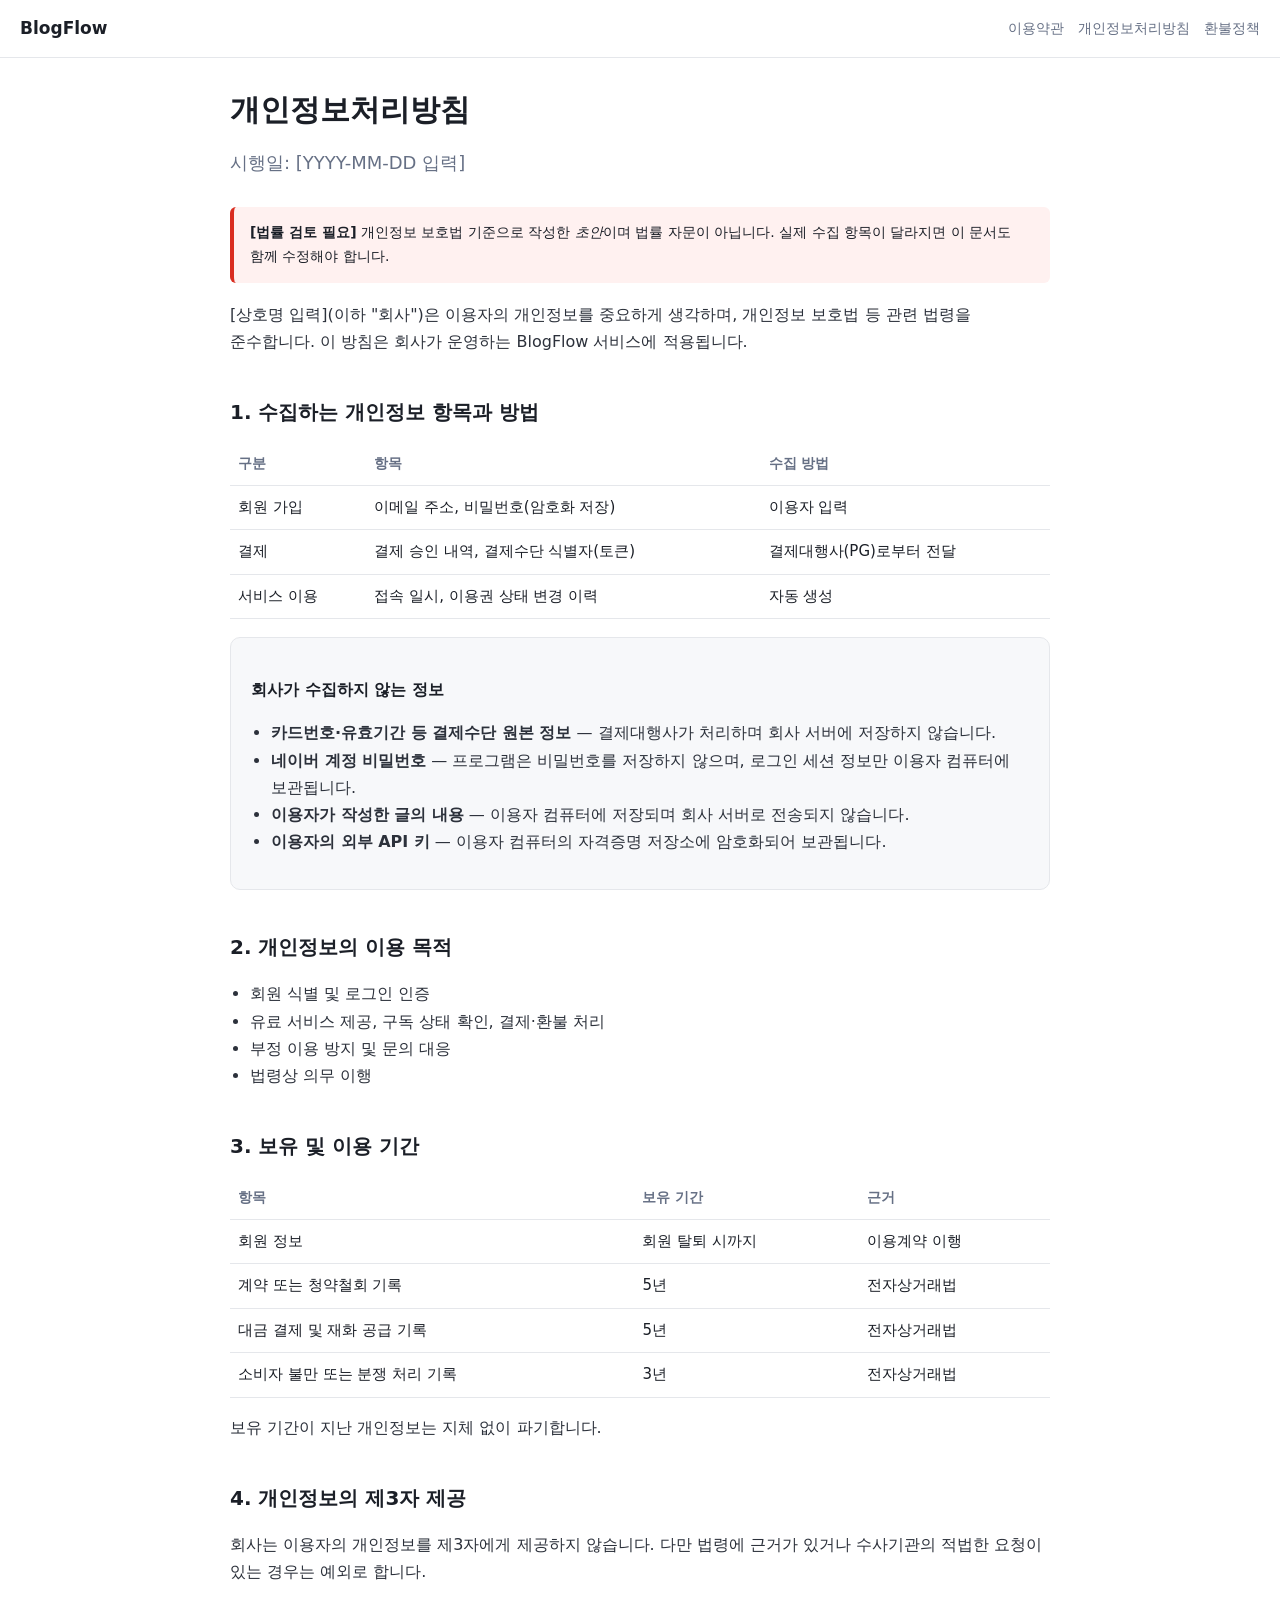
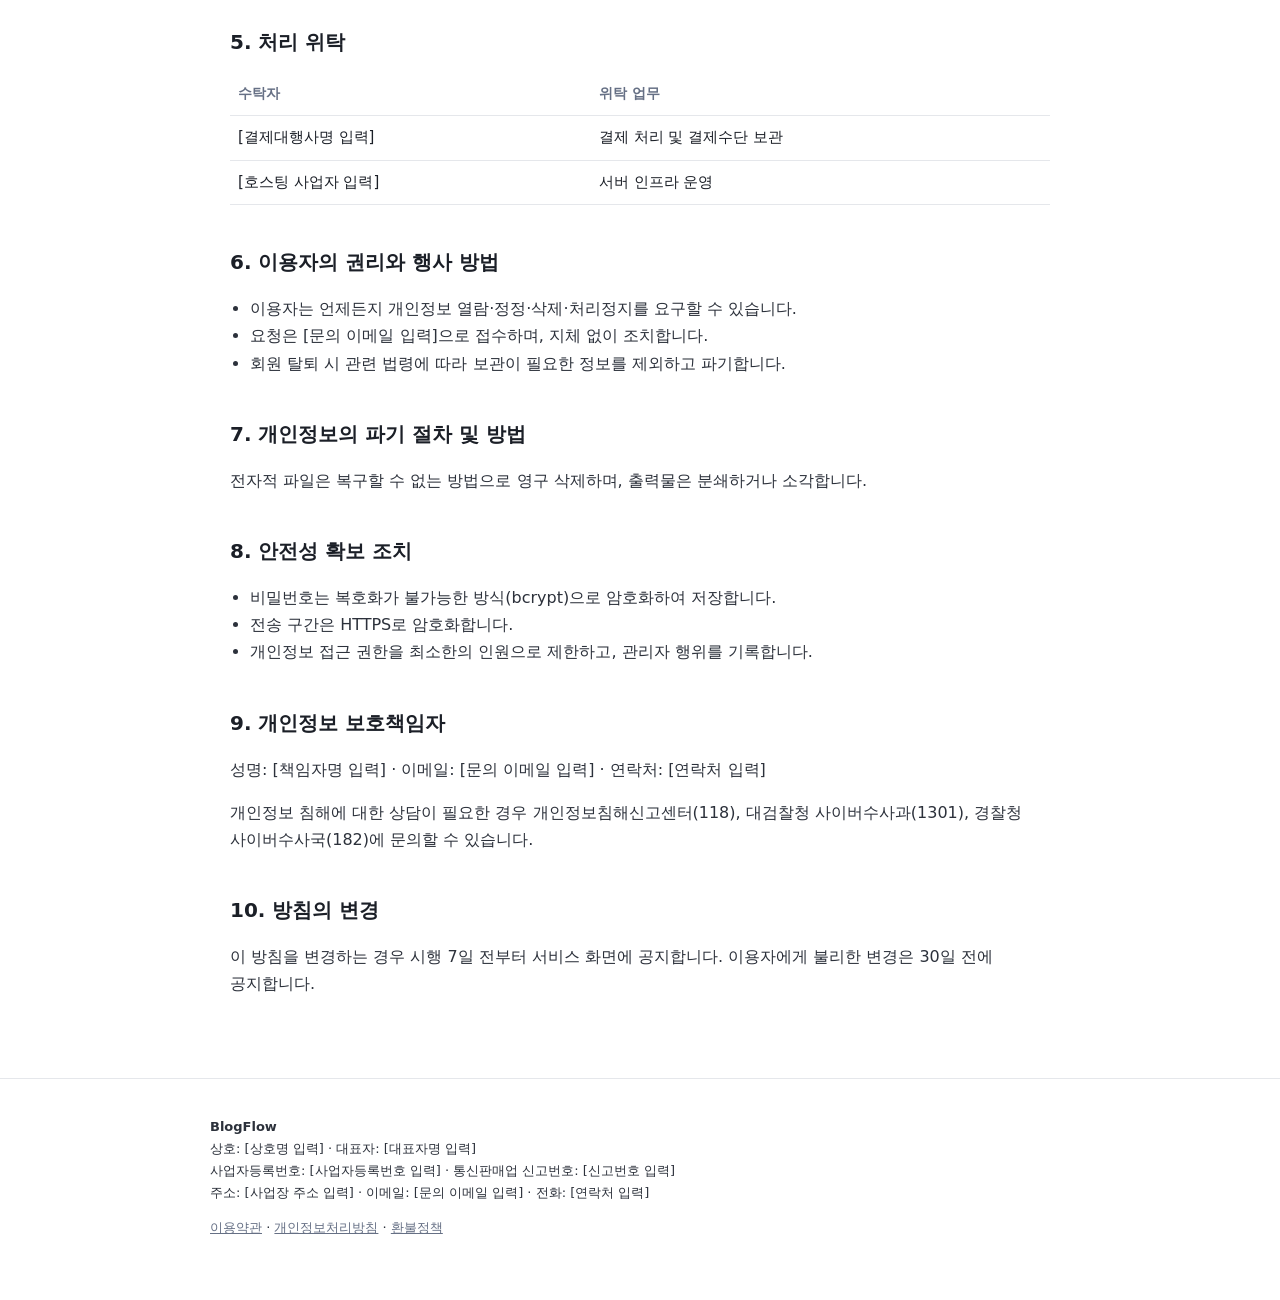
==== privacy.html @ 4e89c995 "feat: 판매 페이지와 법적 문서 3종 추가 PG 심사에 필요한 페이지를 갖춘다. 기존 index.html은 제목 한 줄뿐이라 심사에서 확인하는 항목(판매 상품·가격·약관·환불정" ====
﻿<!doctype html>
<html lang="ko">
<head>
<meta charset="utf-8" />
<meta name="viewport" content="width=device-width, initial-scale=1" />
<title>개인정보처리방침 — BlogFlow</title>
<link rel="stylesheet" href="/site.css" />
</head>
<body>
<header class="site">
  <span class="brand"><a href="/" style="color:inherit;text-decoration:none">BlogFlow</a></span>
  <nav>
    <a href="/terms">이용약관</a>
    <a href="/privacy">개인정보처리방침</a>
    <a href="/refund">환불정책</a>
  </nav>
</header>

<main>
  <h1>개인정보처리방침</h1>
  <p class="lead">시행일: [YYYY-MM-DD 입력]</p>

  <div class="todo">
    <strong>[법률 검토 필요]</strong> 개인정보 보호법 기준으로 작성한 <em>초안</em>이며 법률
    자문이 아닙니다. 실제 수집 항목이 달라지면 이 문서도 함께 수정해야 합니다.
  </div>

  <p>
    [상호명 입력](이하 "회사")은 이용자의 개인정보를 중요하게 생각하며, 개인정보 보호법 등
    관련 법령을 준수합니다. 이 방침은 회사가 운영하는 BlogFlow 서비스에 적용됩니다.
  </p>

  <h2>1. 수집하는 개인정보 항목과 방법</h2>
  <table>
    <thead><tr><th>구분</th><th>항목</th><th>수집 방법</th></tr></thead>
    <tbody>
      <tr><td>회원 가입</td><td>이메일 주소, 비밀번호(암호화 저장)</td><td>이용자 입력</td></tr>
      <tr><td>결제</td><td>결제 승인 내역, 결제수단 식별자(토큰)</td><td>결제대행사(PG)로부터 전달</td></tr>
      <tr><td>서비스 이용</td><td>접속 일시, 이용권 상태 변경 이력</td><td>자동 생성</td></tr>
    </tbody>
  </table>

  <div class="panel">
    <h3>회사가 수집하지 않는 정보</h3>
    <ul>
      <li><strong>카드번호·유효기간 등 결제수단 원본 정보</strong> — 결제대행사가 처리하며 회사 서버에 저장하지 않습니다.</li>
      <li><strong>네이버 계정 비밀번호</strong> — 프로그램은 비밀번호를 저장하지 않으며, 로그인 세션 정보만 이용자 컴퓨터에 보관됩니다.</li>
      <li><strong>이용자가 작성한 글의 내용</strong> — 이용자 컴퓨터에 저장되며 회사 서버로 전송되지 않습니다.</li>
      <li><strong>이용자의 외부 API 키</strong> — 이용자 컴퓨터의 자격증명 저장소에 암호화되어 보관됩니다.</li>
    </ul>
  </div>

  <h2>2. 개인정보의 이용 목적</h2>
  <ul>
    <li>회원 식별 및 로그인 인증</li>
    <li>유료 서비스 제공, 구독 상태 확인, 결제·환불 처리</li>
    <li>부정 이용 방지 및 문의 대응</li>
    <li>법령상 의무 이행</li>
  </ul>

  <h2>3. 보유 및 이용 기간</h2>
  <table>
    <thead><tr><th>항목</th><th>보유 기간</th><th>근거</th></tr></thead>
    <tbody>
      <tr><td>회원 정보</td><td>회원 탈퇴 시까지</td><td>이용계약 이행</td></tr>
      <tr><td>계약 또는 청약철회 기록</td><td>5년</td><td>전자상거래법</td></tr>
      <tr><td>대금 결제 및 재화 공급 기록</td><td>5년</td><td>전자상거래법</td></tr>
      <tr><td>소비자 불만 또는 분쟁 처리 기록</td><td>3년</td><td>전자상거래법</td></tr>
    </tbody>
  </table>
  <p>보유 기간이 지난 개인정보는 지체 없이 파기합니다.</p>

  <h2>4. 개인정보의 제3자 제공</h2>
  <p>
    회사는 이용자의 개인정보를 제3자에게 제공하지 않습니다. 다만 법령에 근거가 있거나
    수사기관의 적법한 요청이 있는 경우는 예외로 합니다.
  </p>

  <h2>5. 처리 위탁</h2>
  <table>
    <thead><tr><th>수탁자</th><th>위탁 업무</th></tr></thead>
    <tbody>
      <tr><td>[결제대행사명 입력]</td><td>결제 처리 및 결제수단 보관</td></tr>
      <tr><td>[호스팅 사업자 입력]</td><td>서버 인프라 운영</td></tr>
    </tbody>
  </table>

  <h2>6. 이용자의 권리와 행사 방법</h2>
  <ul>
    <li>이용자는 언제든지 개인정보 열람·정정·삭제·처리정지를 요구할 수 있습니다.</li>
    <li>요청은 [문의 이메일 입력]으로 접수하며, 지체 없이 조치합니다.</li>
    <li>회원 탈퇴 시 관련 법령에 따라 보관이 필요한 정보를 제외하고 파기합니다.</li>
  </ul>

  <h2>7. 개인정보의 파기 절차 및 방법</h2>
  <p>
    전자적 파일은 복구할 수 없는 방법으로 영구 삭제하며, 출력물은 분쇄하거나 소각합니다.
  </p>

  <h2>8. 안전성 확보 조치</h2>
  <ul>
    <li>비밀번호는 복호화가 불가능한 방식(bcrypt)으로 암호화하여 저장합니다.</li>
    <li>전송 구간은 HTTPS로 암호화합니다.</li>
    <li>개인정보 접근 권한을 최소한의 인원으로 제한하고, 관리자 행위를 기록합니다.</li>
  </ul>

  <h2>9. 개인정보 보호책임자</h2>
  <p>
    성명: [책임자명 입력] · 이메일: [문의 이메일 입력] · 연락처: [연락처 입력]
  </p>
  <p>
    개인정보 침해에 대한 상담이 필요한 경우 개인정보침해신고센터(118),
    대검찰청 사이버수사과(1301), 경찰청 사이버수사국(182)에 문의할 수 있습니다.
  </p>

  <h2>10. 방침의 변경</h2>
  <p>
    이 방침을 변경하는 경우 시행 7일 전부터 서비스 화면에 공지합니다. 이용자에게 불리한
    변경은 30일 전에 공지합니다.
  </p>
</main>

<footer class="site">
  <div class="biz">
    <p>
      <strong>BlogFlow</strong><br />
      상호: [상호명 입력] · 대표자: [대표자명 입력]<br />
      사업자등록번호: [사업자등록번호 입력] · 통신판매업 신고번호: [신고번호 입력]<br />
      주소: [사업장 주소 입력] · 이메일: [문의 이메일 입력] · 전화: [연락처 입력]
    </p>
    <p>
      <a href="/terms">이용약관</a> ·
      <a href="/privacy">개인정보처리방침</a> ·
      <a href="/refund">환불정책</a>
    </p>
  </div>
</footer>
</body>
</html>
---- site.css ----
/* Shared styling for the public pages (landing + legal documents).
   Plain CSS on purpose: PG reviewers open these directly, and a build step
   would be one more thing that can break before an audit. */

:root {
  --bg: #ffffff;
  --text: #1b1f27;
  --muted: #667085;
  --line: #e5e7eb;
  --accent: #2f6bff;
  --panel: #f7f8fa;
  --ok: #0f9d58;
}

* { box-sizing: border-box; }

body {
  margin: 0;
  background: var(--bg);
  color: var(--text);
  font: 16px/1.7 system-ui, -apple-system, "Segoe UI", "Malgun Gothic", sans-serif;
  word-break: keep-all;
}

header.site {
  border-bottom: 1px solid var(--line);
  padding: 14px 20px;
  display: flex;
  align-items: center;
  gap: 16px;
}

header.site .brand { font-weight: 700; font-size: 17px; }
header.site nav { margin-left: auto; display: flex; gap: 14px; flex-wrap: wrap; }
header.site nav a { color: var(--muted); text-decoration: none; font-size: 14px; }
header.site nav a:hover { color: var(--accent); }

main { max-width: 860px; margin: 0 auto; padding: 32px 20px 64px; }

h1 { font-size: 30px; line-height: 1.35; margin: 0 0 12px; }
h2 { font-size: 20px; margin: 32px 0 10px; padding-top: 8px; }
h3 { font-size: 16px; margin: 20px 0 6px; }
p, li { color: #2c313b; }
ul, ol { padding-left: 20px; }

.lead { font-size: 18px; color: var(--muted); margin-bottom: 28px; }

.panel {
  background: var(--panel);
  border: 1px solid var(--line);
  border-radius: 10px;
  padding: 18px 20px;
  margin: 18px 0;
}

.notice {
  border-left: 4px solid #f0a500;
  background: #fff8e6;
  padding: 14px 16px;
  border-radius: 6px;
  margin: 18px 0;
}

.todo {
  border-left: 4px solid #d92d20;
  background: #fff1f0;
  padding: 14px 16px;
  border-radius: 6px;
  margin: 18px 0;
  font-size: 14px;
}

.grid { display: grid; gap: 16px; grid-template-columns: repeat(auto-fit, minmax(240px, 1fr)); }

.price {
  border: 1px solid var(--line);
  border-radius: 12px;
  padding: 22px;
}
.price .amount { font-size: 28px; font-weight: 700; margin: 6px 0 2px; }
.price .per { color: var(--muted); font-size: 14px; }
.price ul { margin: 14px 0 0; }

table { width: 100%; border-collapse: collapse; margin: 14px 0; font-size: 15px; }
th, td { text-align: left; padding: 9px 8px; border-bottom: 1px solid var(--line); vertical-align: top; }
th { color: var(--muted); font-weight: 600; font-size: 14px; }

footer.site {
  border-top: 1px solid var(--line);
  padding: 24px 20px 48px;
  color: var(--muted);
  font-size: 13px;
}
footer.site .biz { max-width: 860px; margin: 0 auto; }
footer.site a { color: var(--muted); }

code { background: var(--panel); padding: 1px 5px; border-radius: 4px; font-size: 14px; }
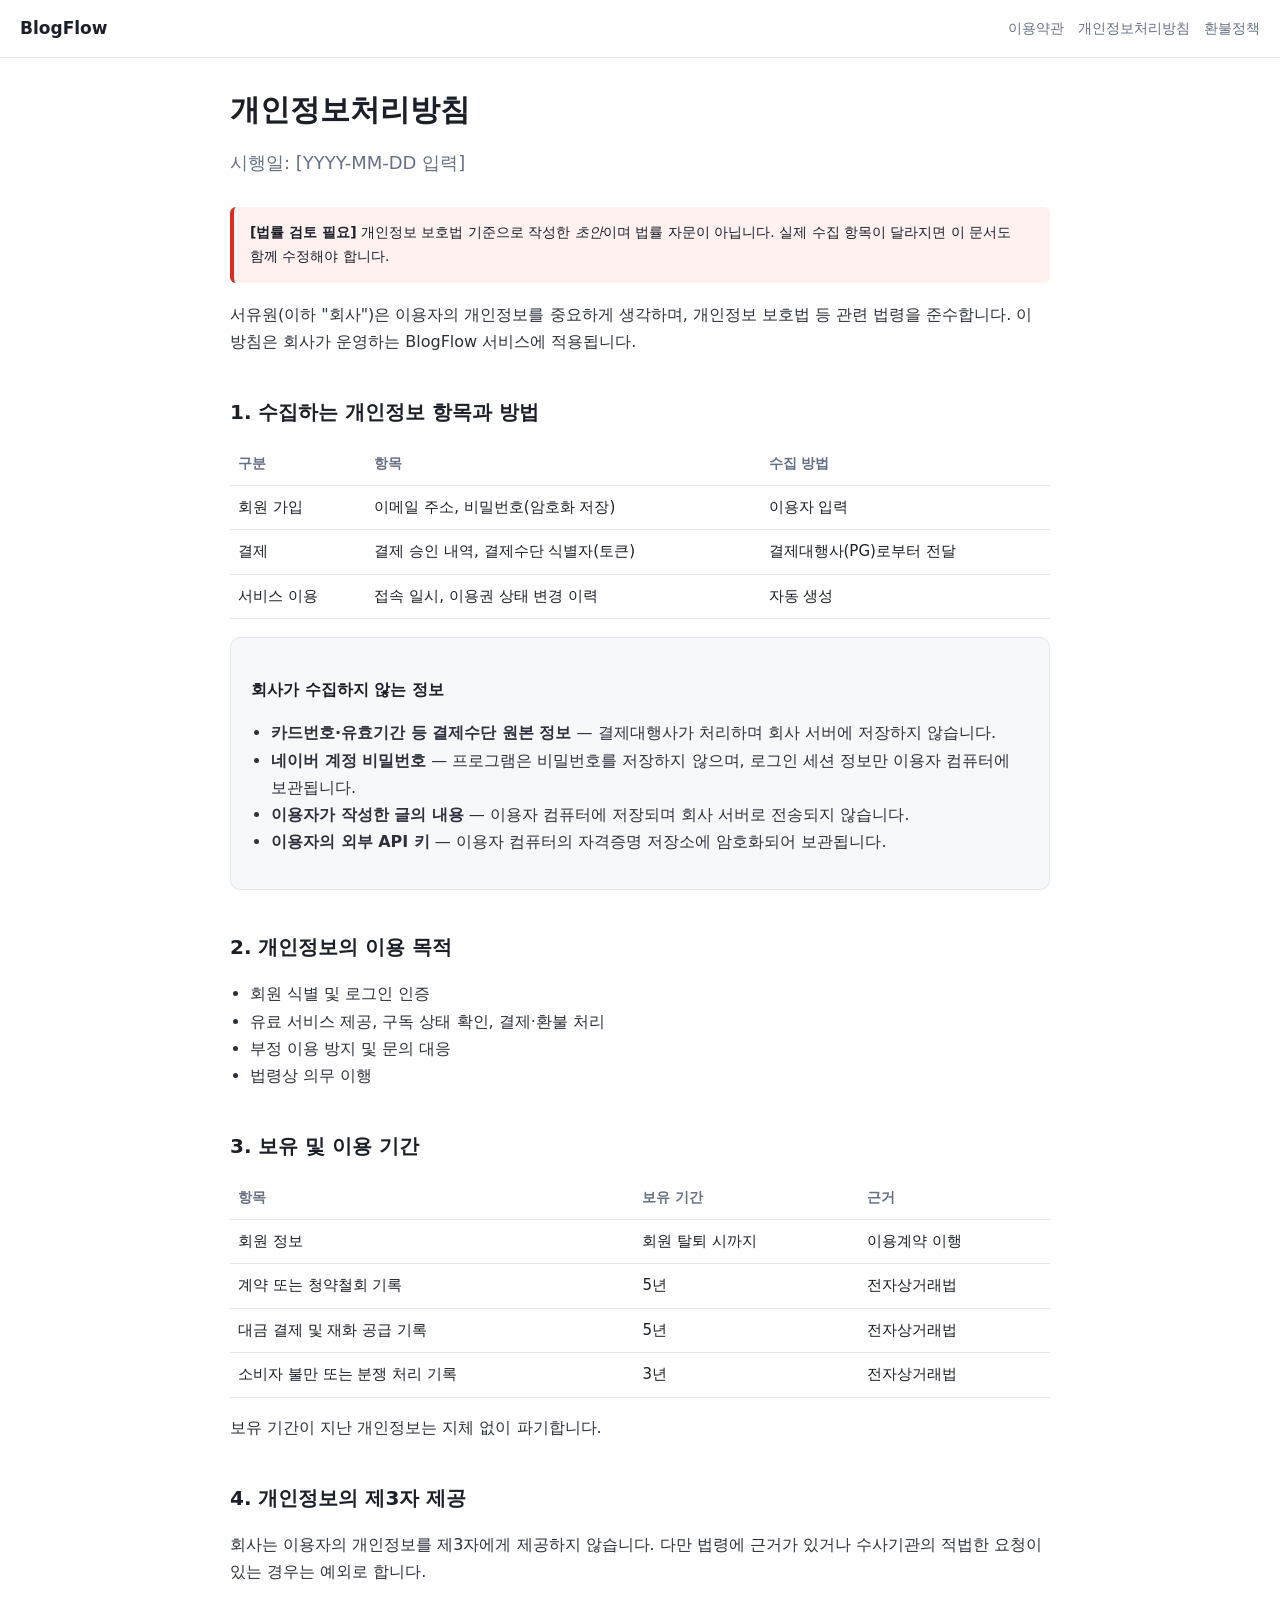
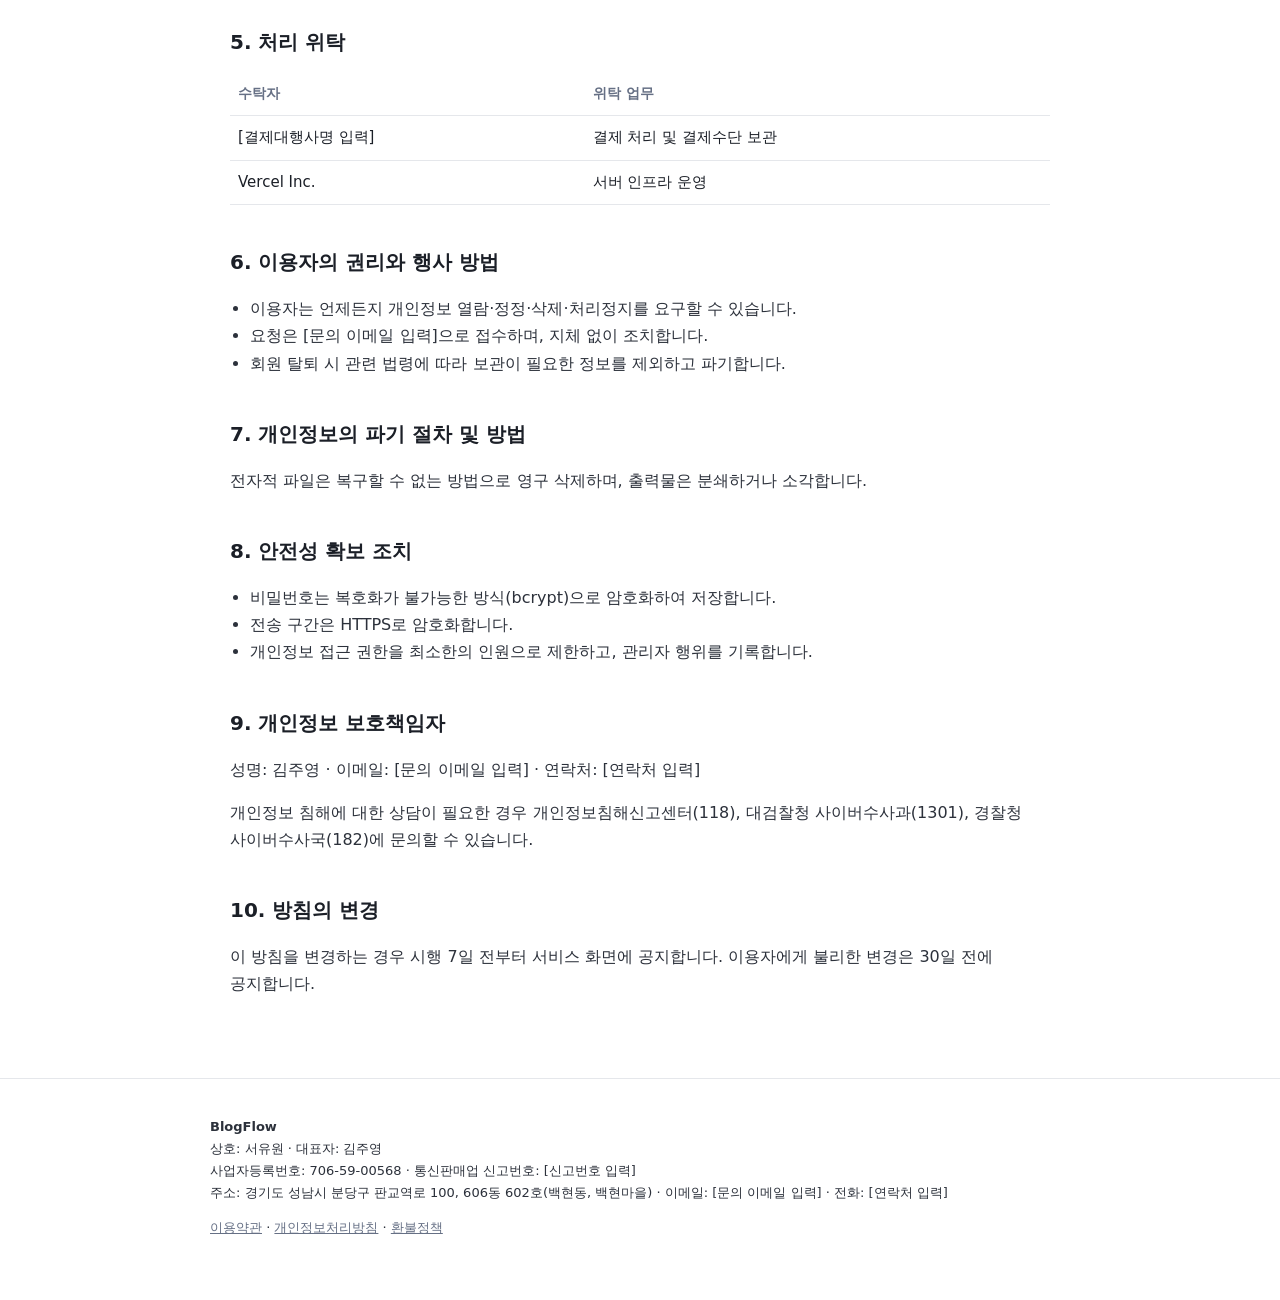
==== commit 2475e211: "feat: 사업자등록증 정보 반영 2026-08-10 발급 사업자등록증에서 확인된 값을 채운다. - 상호 서유원 / 대표자 김주영 / 사업자등록번호 706-59-00568 - 사업" ====
--- a/privacy.html
+++ b/privacy.html
@@ -1,4 +1,4 @@
-﻿<!doctype html>
+<!doctype html>
 <html lang="ko">
 <head>
 <meta charset="utf-8" />
@@ -26,7 +26,7 @@
   </div>
 
   <p>
-    [상호명 입력](이하 "회사")은 이용자의 개인정보를 중요하게 생각하며, 개인정보 보호법 등
+    서유원(이하 "회사")은 이용자의 개인정보를 중요하게 생각하며, 개인정보 보호법 등
     관련 법령을 준수합니다. 이 방침은 회사가 운영하는 BlogFlow 서비스에 적용됩니다.
   </p>
 
@@ -81,7 +81,7 @@
     <thead><tr><th>수탁자</th><th>위탁 업무</th></tr></thead>
     <tbody>
       <tr><td>[결제대행사명 입력]</td><td>결제 처리 및 결제수단 보관</td></tr>
-      <tr><td>[호스팅 사업자 입력]</td><td>서버 인프라 운영</td></tr>
+      <tr><td>Vercel Inc.</td><td>서버 인프라 운영</td></tr>
     </tbody>
   </table>
 
@@ -106,7 +106,7 @@
 
   <h2>9. 개인정보 보호책임자</h2>
   <p>
-    성명: [책임자명 입력] · 이메일: [문의 이메일 입력] · 연락처: [연락처 입력]
+    성명: 김주영 · 이메일: [문의 이메일 입력] · 연락처: [연락처 입력]
   </p>
   <p>
     개인정보 침해에 대한 상담이 필요한 경우 개인정보침해신고센터(118),
@@ -124,9 +124,9 @@
   <div class="biz">
     <p>
       <strong>BlogFlow</strong><br />
-      상호: [상호명 입력] · 대표자: [대표자명 입력]<br />
-      사업자등록번호: [사업자등록번호 입력] · 통신판매업 신고번호: [신고번호 입력]<br />
-      주소: [사업장 주소 입력] · 이메일: [문의 이메일 입력] · 전화: [연락처 입력]
+      상호: 서유원 · 대표자: 김주영<br />
+      사업자등록번호: 706-59-00568 · 통신판매업 신고번호: [신고번호 입력]<br />
+      주소: 경기도 성남시 분당구 판교역로 100, 606동 602호(백현동, 백현마을) · 이메일: [문의 이메일 입력] · 전화: [연락처 입력]
     </p>
     <p>
       <a href="/terms">이용약관</a> ·
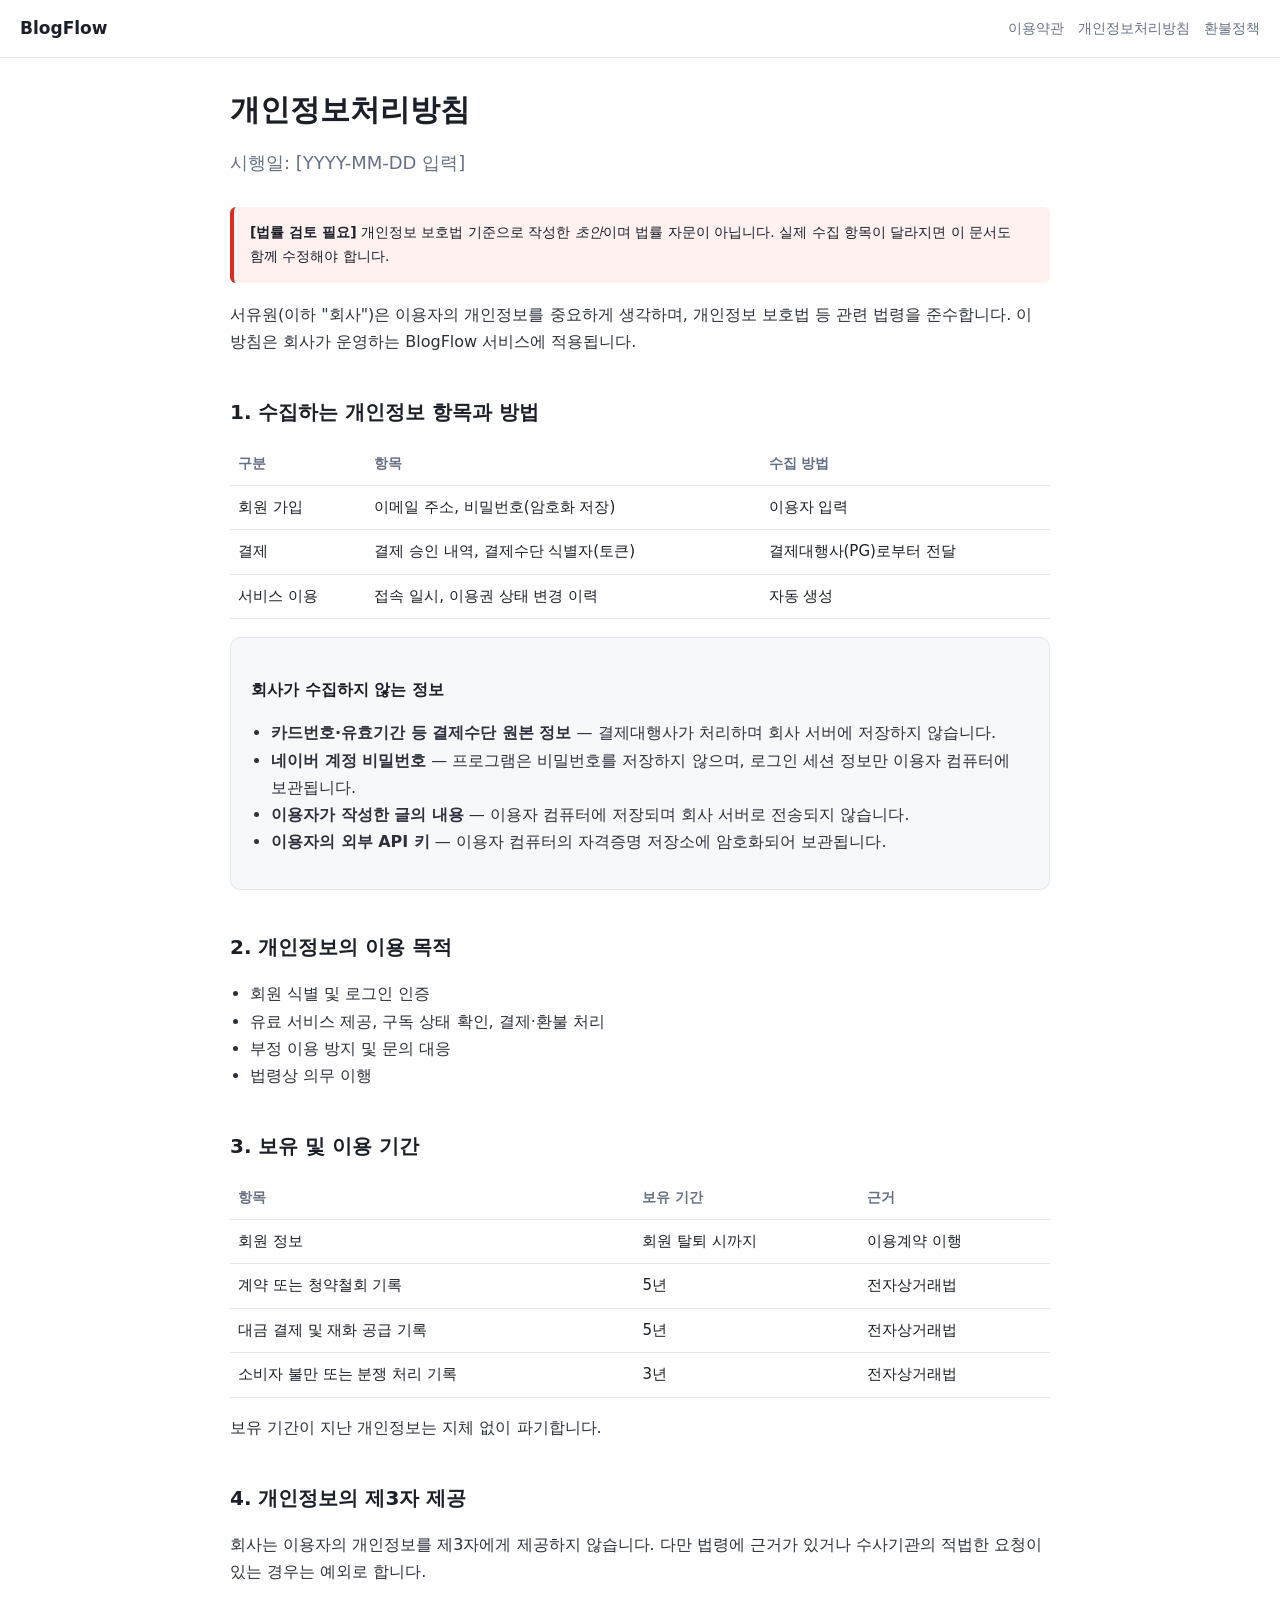
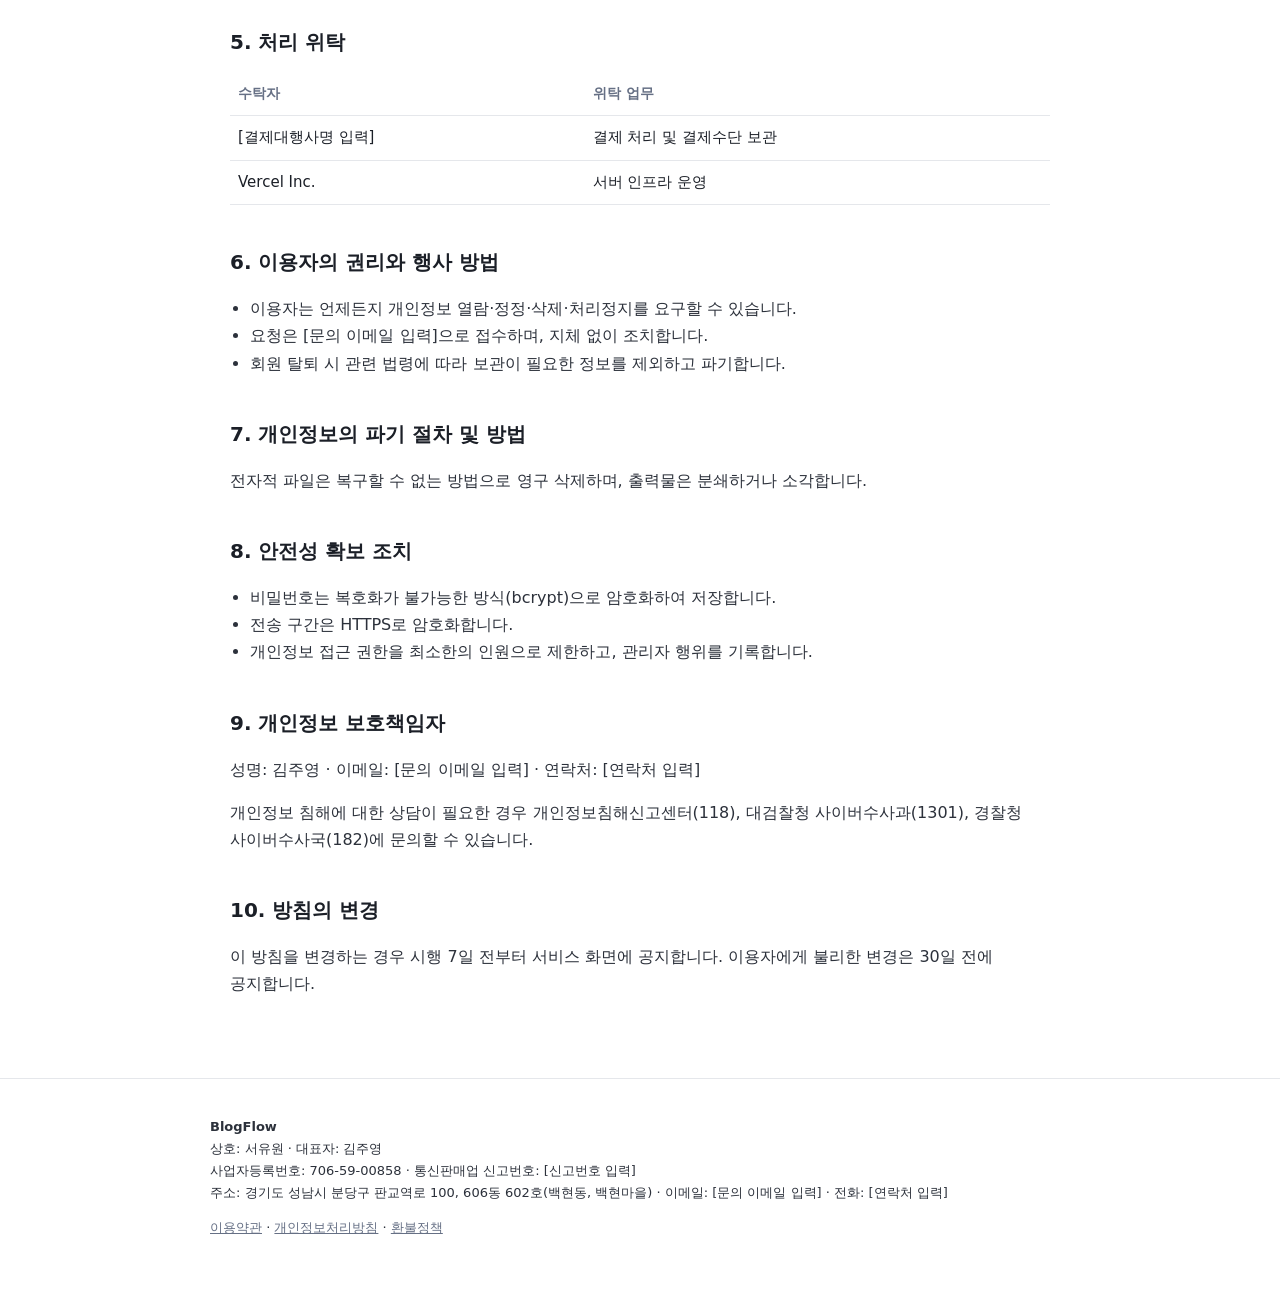
==== commit 767955d0: "fix: 사업자등록번호 정정 (706-59-00568 -> 706-59-00858) 사업자등록증을 잘못 읽어 틀린 번호가 배포되어 있었다. 사업자등록번호는 전자상거래법상 필수 표기" ====
--- a/privacy.html
+++ b/privacy.html
@@ -125,7 +125,7 @@
     <p>
       <strong>BlogFlow</strong><br />
       상호: 서유원 · 대표자: 김주영<br />
-      사업자등록번호: 706-59-00568 · 통신판매업 신고번호: [신고번호 입력]<br />
+      사업자등록번호: 706-59-00858 · 통신판매업 신고번호: [신고번호 입력]<br />
       주소: 경기도 성남시 분당구 판교역로 100, 606동 602호(백현동, 백현마을) · 이메일: [문의 이메일 입력] · 전화: [연락처 입력]
     </p>
     <p>
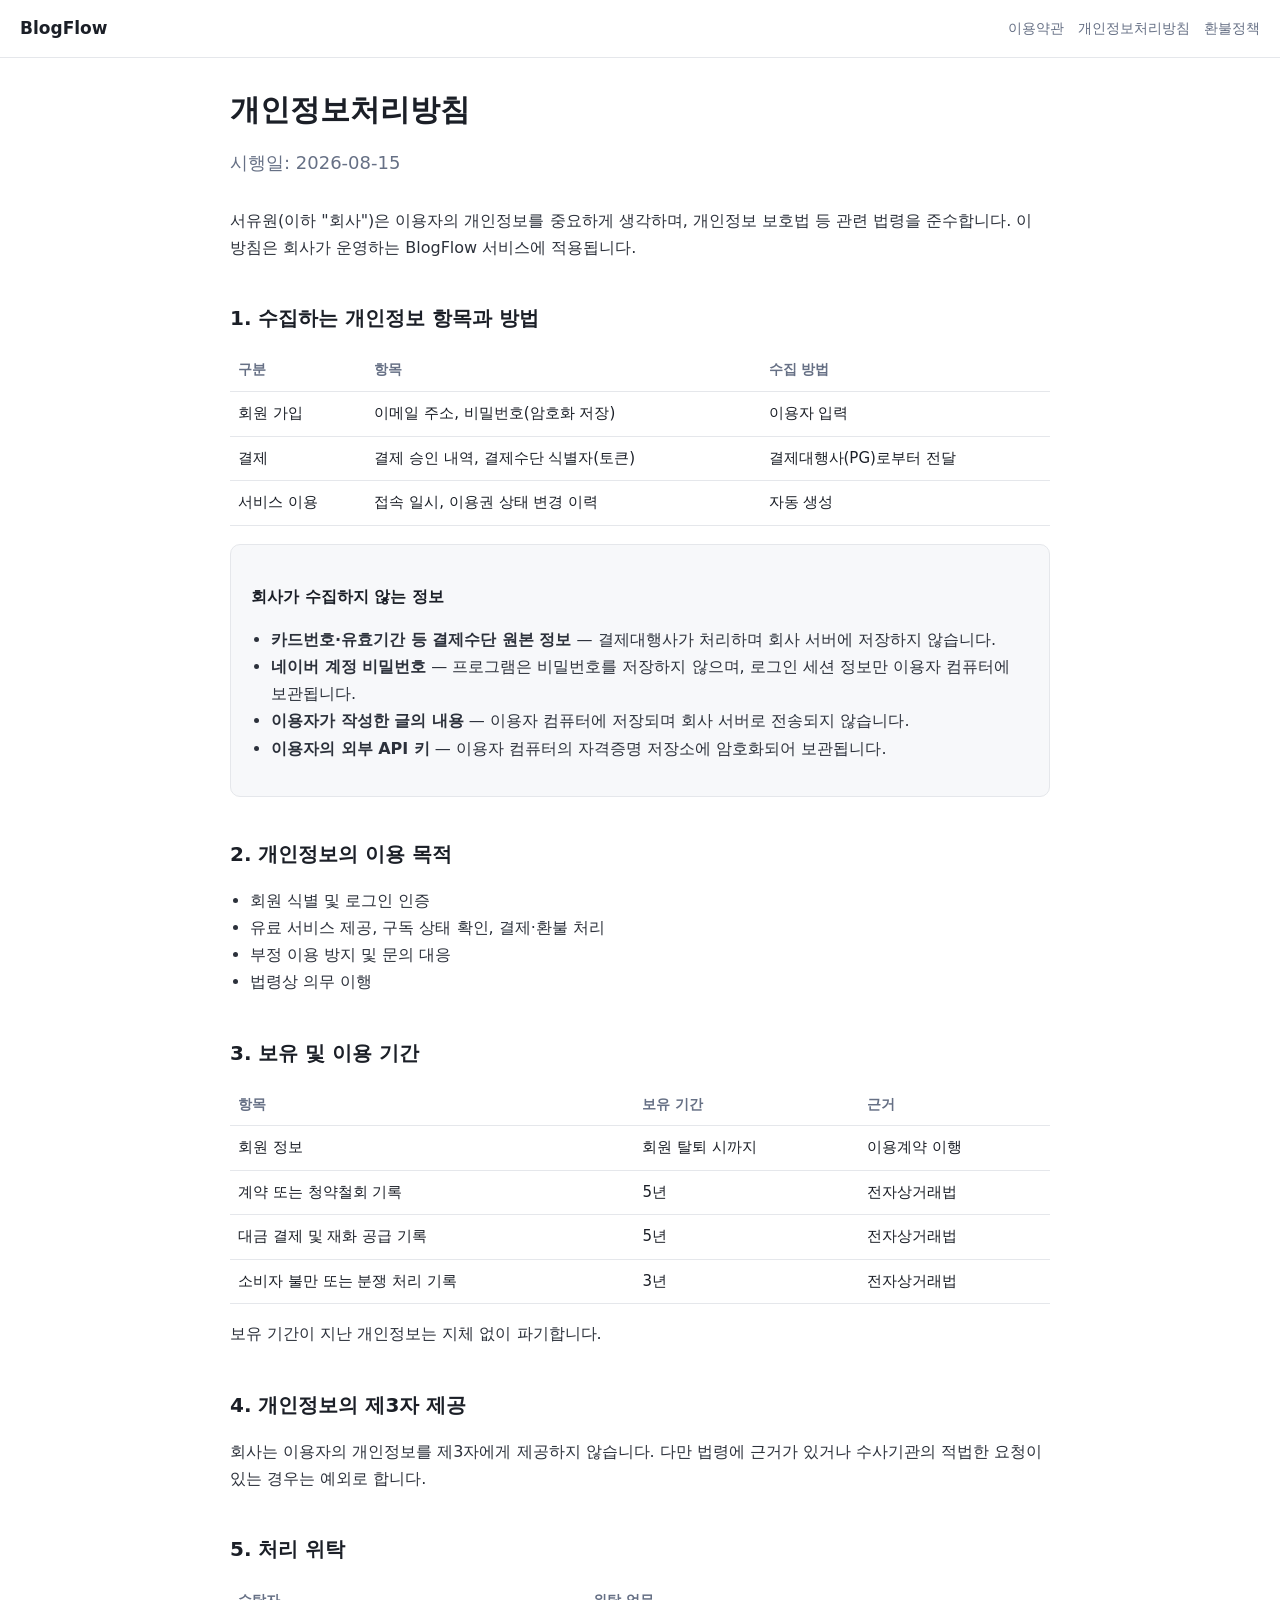
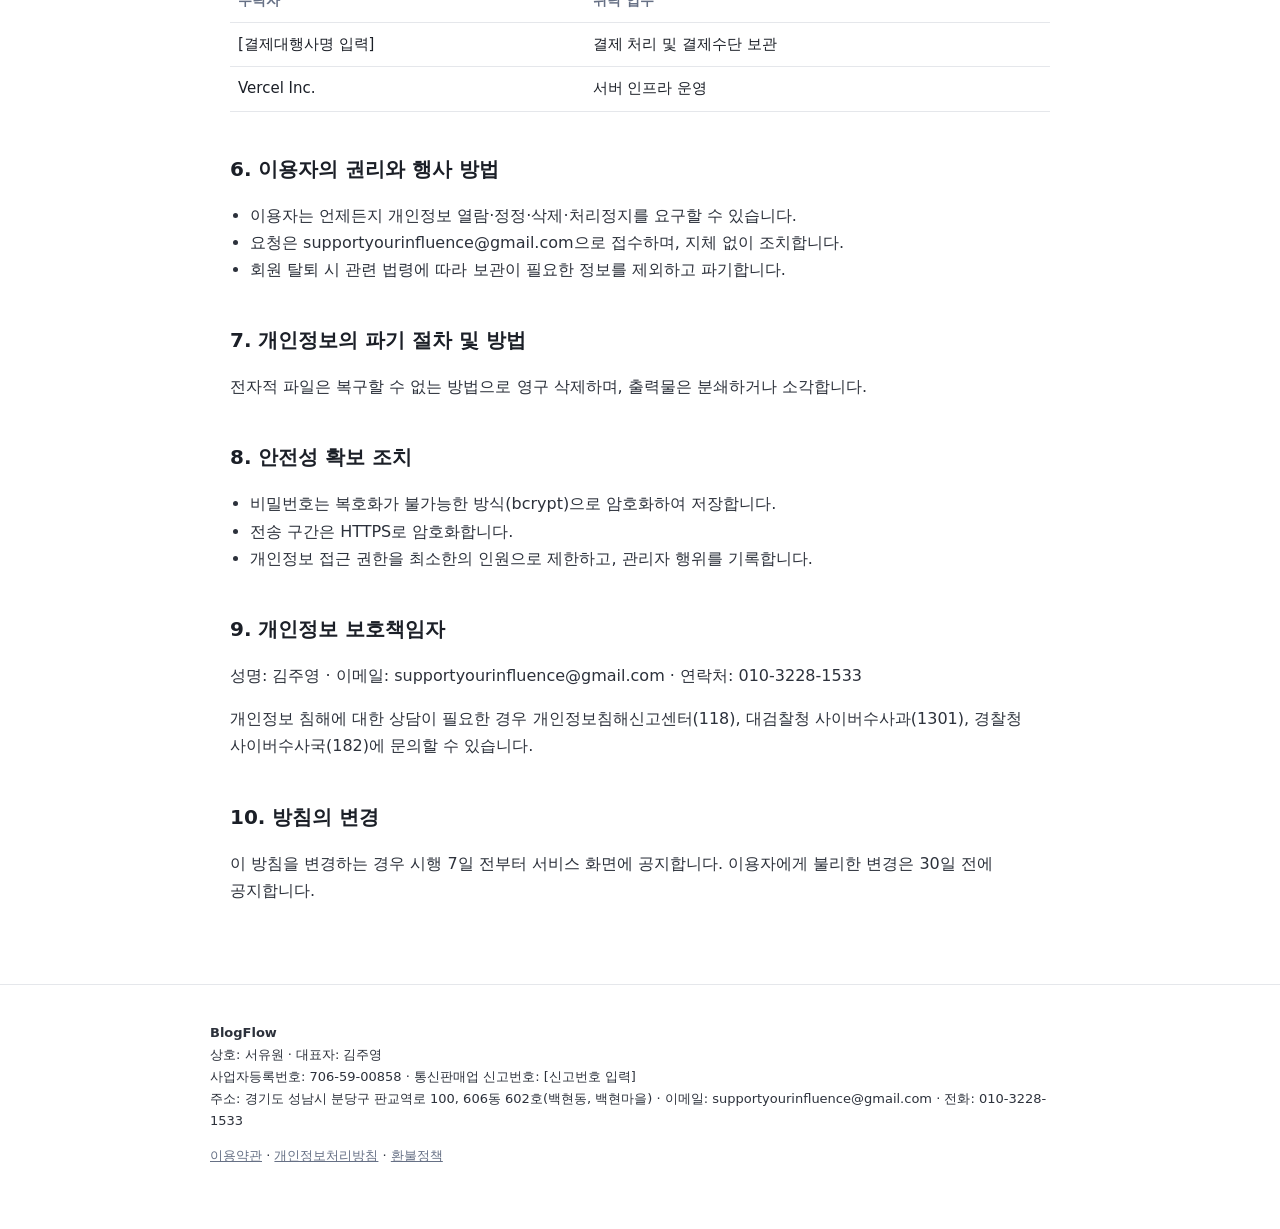
==== commit acc7800f: "feat: 문의처, 요금, 시행일 반영 및 내부 안내 박스 제거 문의: supportyourinfluence@gmail.com / 010-3228-1533 월 구독료 9,900원 " ====
--- a/privacy.html
+++ b/privacy.html
@@ -18,14 +18,9 @@
 
 <main>
   <h1>개인정보처리방침</h1>
-  <p class="lead">시행일: [YYYY-MM-DD 입력]</p>
+  <p class="lead">시행일: 2026-08-15</p>
 
-  <div class="todo">
-    <strong>[법률 검토 필요]</strong> 개인정보 보호법 기준으로 작성한 <em>초안</em>이며 법률
-    자문이 아닙니다. 실제 수집 항목이 달라지면 이 문서도 함께 수정해야 합니다.
-  </div>
-
-  <p>
+<p>
     서유원(이하 "회사")은 이용자의 개인정보를 중요하게 생각하며, 개인정보 보호법 등
     관련 법령을 준수합니다. 이 방침은 회사가 운영하는 BlogFlow 서비스에 적용됩니다.
   </p>
@@ -88,7 +83,7 @@
   <h2>6. 이용자의 권리와 행사 방법</h2>
   <ul>
     <li>이용자는 언제든지 개인정보 열람·정정·삭제·처리정지를 요구할 수 있습니다.</li>
-    <li>요청은 [문의 이메일 입력]으로 접수하며, 지체 없이 조치합니다.</li>
+    <li>요청은 supportyourinfluence@gmail.com으로 접수하며, 지체 없이 조치합니다.</li>
     <li>회원 탈퇴 시 관련 법령에 따라 보관이 필요한 정보를 제외하고 파기합니다.</li>
   </ul>
 
@@ -106,7 +101,7 @@
 
   <h2>9. 개인정보 보호책임자</h2>
   <p>
-    성명: 김주영 · 이메일: [문의 이메일 입력] · 연락처: [연락처 입력]
+    성명: 김주영 · 이메일: supportyourinfluence@gmail.com · 연락처: 010-3228-1533
   </p>
   <p>
     개인정보 침해에 대한 상담이 필요한 경우 개인정보침해신고센터(118),
@@ -126,7 +121,7 @@
       <strong>BlogFlow</strong><br />
       상호: 서유원 · 대표자: 김주영<br />
       사업자등록번호: 706-59-00858 · 통신판매업 신고번호: [신고번호 입력]<br />
-      주소: 경기도 성남시 분당구 판교역로 100, 606동 602호(백현동, 백현마을) · 이메일: [문의 이메일 입력] · 전화: [연락처 입력]
+      주소: 경기도 성남시 분당구 판교역로 100, 606동 602호(백현동, 백현마을) · 이메일: supportyourinfluence@gmail.com · 전화: 010-3228-1533
     </p>
     <p>
       <a href="/terms">이용약관</a> ·
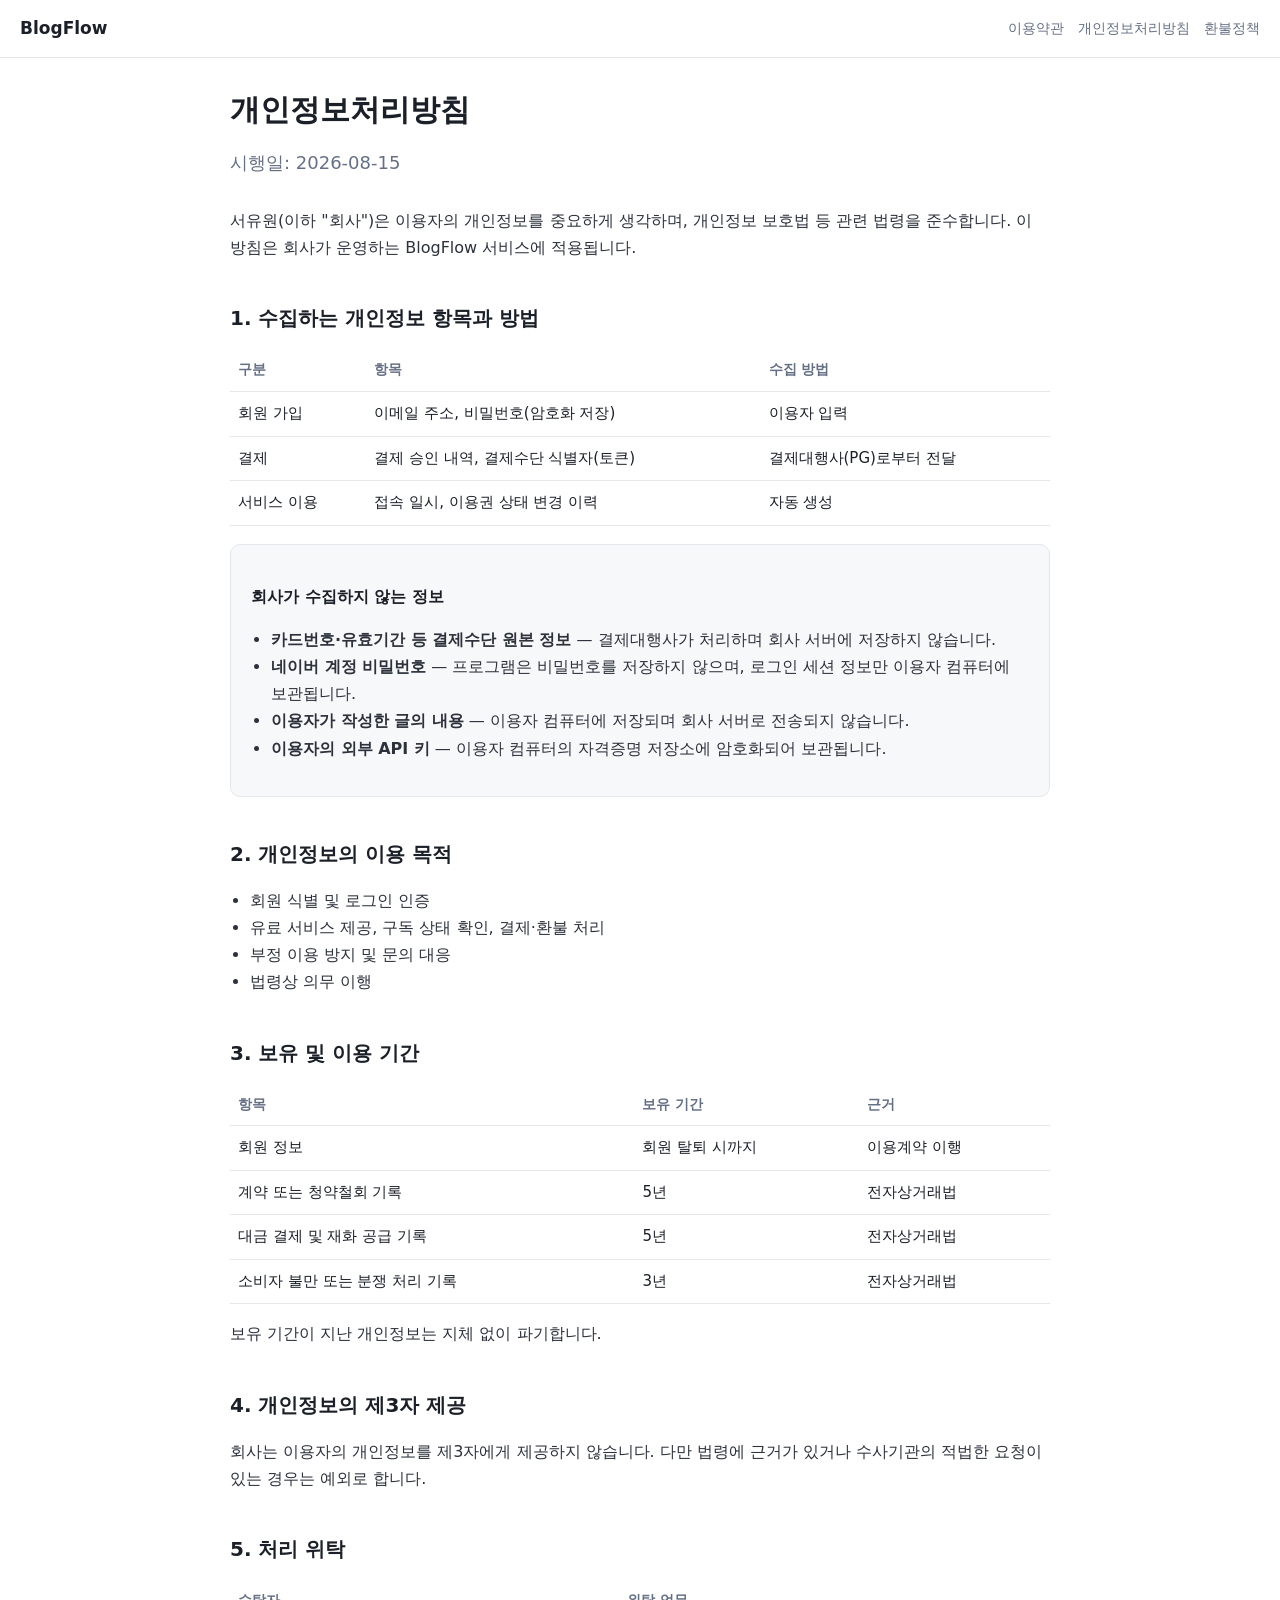
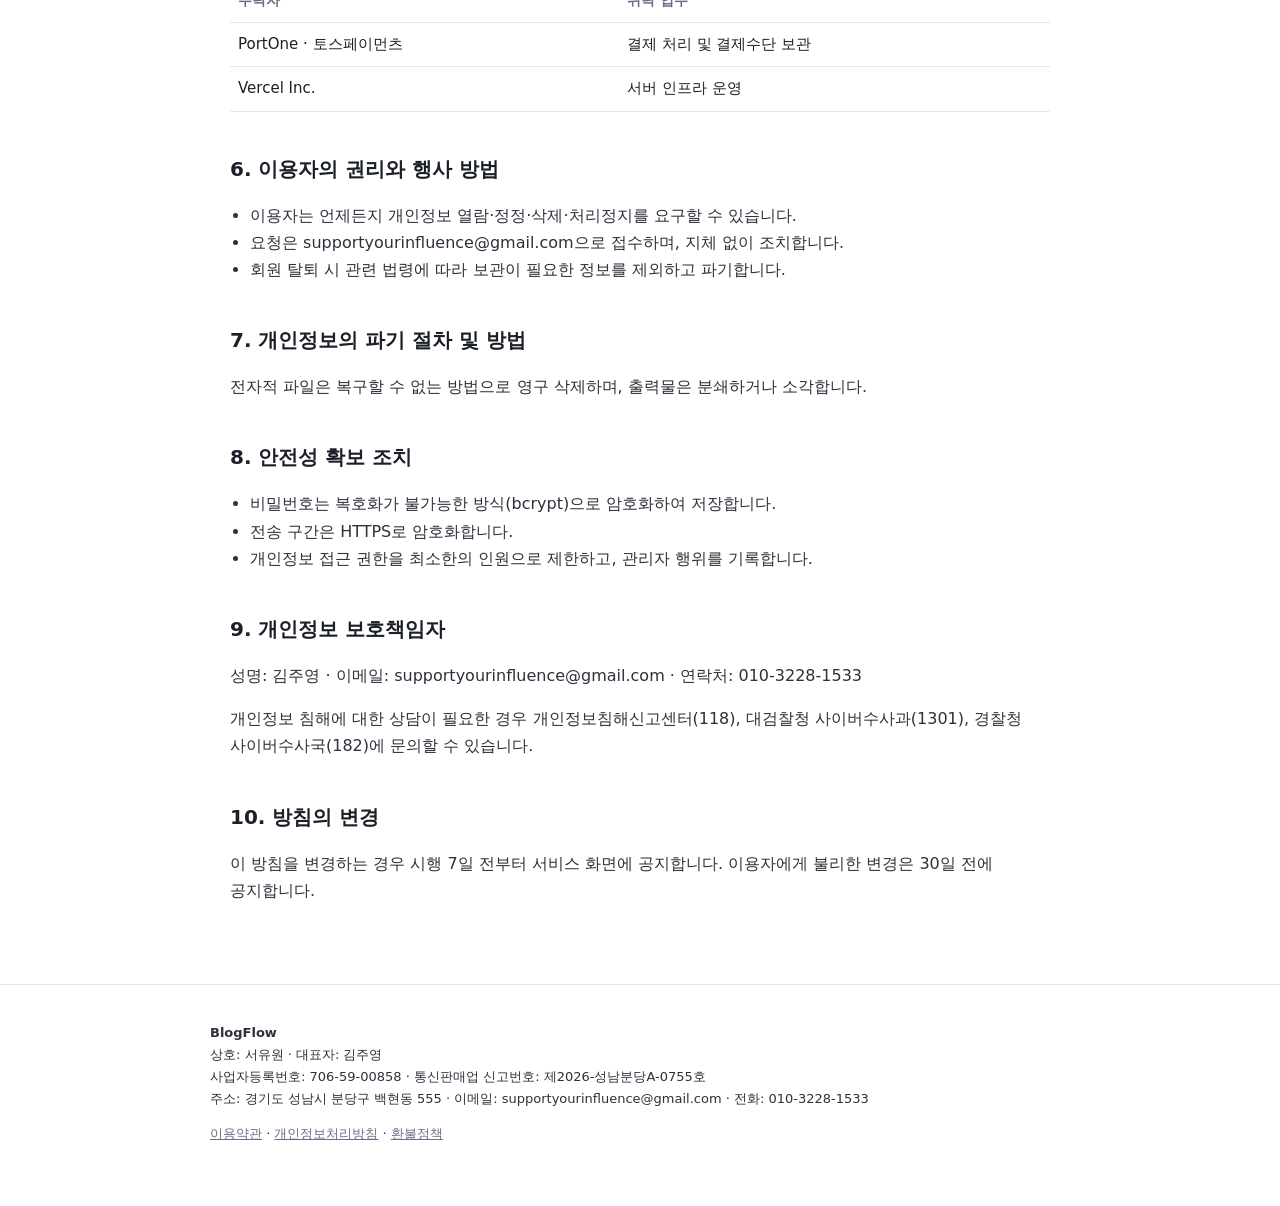
==== commit 37679415: "feat: 통신판매업 신고번호, 결제대행사, 사업장 주소 반영 통신판매업 신고번호 제2026-성남분당A-0755호를 채워 마지막 자리표시자를 없앴다. 개인정보처리방침의 결제 수탁자" ====
--- a/privacy.html
+++ b/privacy.html
@@ -75,7 +75,7 @@
   <table>
     <thead><tr><th>수탁자</th><th>위탁 업무</th></tr></thead>
     <tbody>
-      <tr><td>[결제대행사명 입력]</td><td>결제 처리 및 결제수단 보관</td></tr>
+      <tr><td>PortOne · 토스페이먼츠</td><td>결제 처리 및 결제수단 보관</td></tr>
       <tr><td>Vercel Inc.</td><td>서버 인프라 운영</td></tr>
     </tbody>
   </table>
@@ -120,8 +120,8 @@
     <p>
       <strong>BlogFlow</strong><br />
       상호: 서유원 · 대표자: 김주영<br />
-      사업자등록번호: 706-59-00858 · 통신판매업 신고번호: [신고번호 입력]<br />
-      주소: 경기도 성남시 분당구 판교역로 100, 606동 602호(백현동, 백현마을) · 이메일: supportyourinfluence@gmail.com · 전화: 010-3228-1533
+      사업자등록번호: 706-59-00858 · 통신판매업 신고번호: 제2026-성남분당A-0755호<br />
+      주소: 경기도 성남시 분당구 백현동 555 · 이메일: supportyourinfluence@gmail.com · 전화: 010-3228-1533
     </p>
     <p>
       <a href="/terms">이용약관</a> ·
